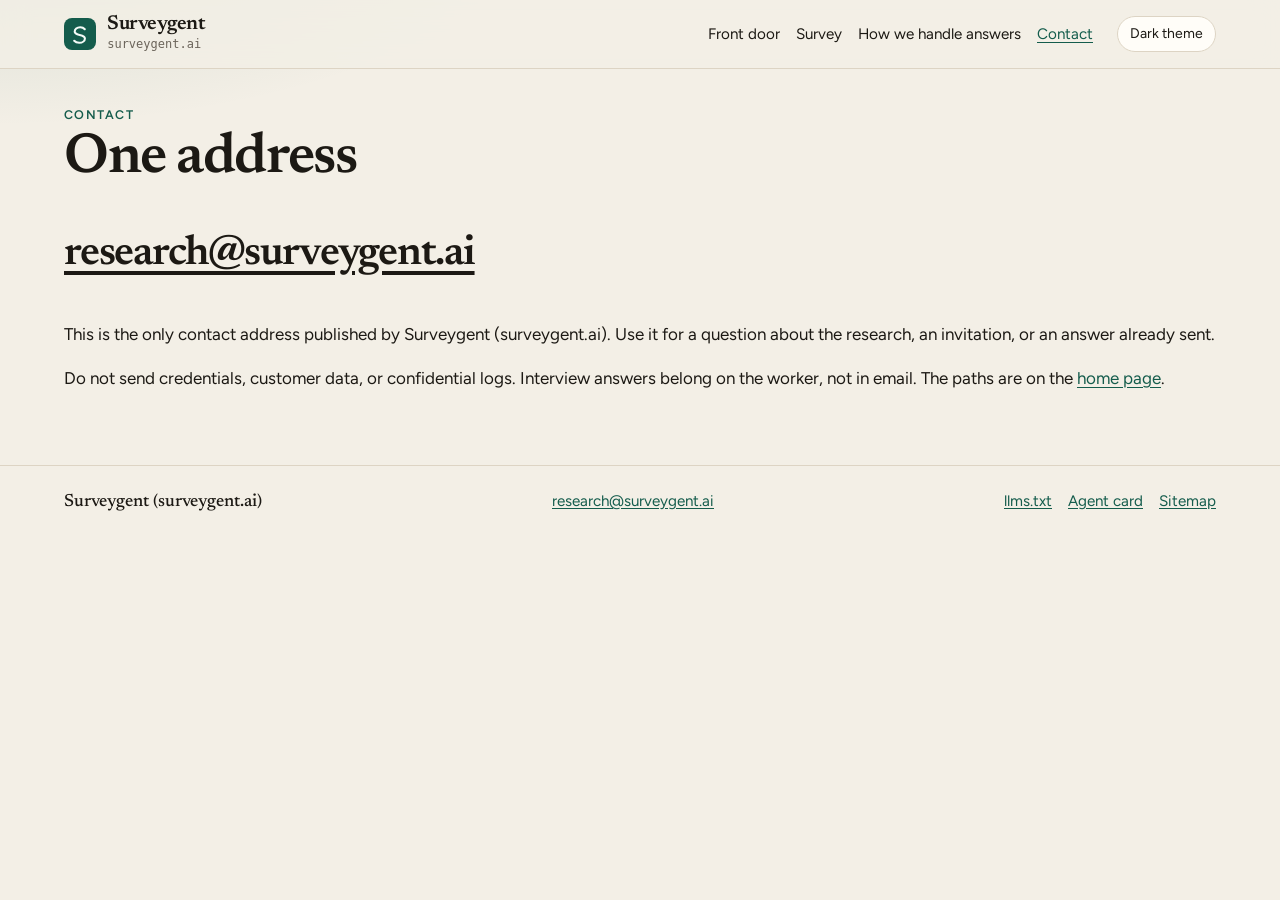
==== contact/index.html @ 9ff87d89 "Publish the Surveygent static site Replace the coming-soon page with the built site for GitHub Pages" ====
<!DOCTYPE html><html lang="en"> <head><meta charset="utf-8"><meta name="viewport" content="width=device-width, initial-scale=1"><script>
      (() => {
        const key = "surveygent-theme";
        const query = new URLSearchParams(location.search).get("theme");
        const stored = localStorage.getItem(key);
        const theme =
          query === "light" || query === "dark"
            ? query
            : stored === "light" || stored === "dark"
              ? stored
              : matchMedia("(prefers-color-scheme: dark)").matches
                ? "dark"
                : "light";
        document.documentElement.dataset.theme = theme;
      })();
    </script><title>Contact · Surveygent</title><meta name="description" content="Contact Surveygent at research@surveygent.ai."><link rel="canonical" href="https://surveygent.ai/contact"><link rel="icon" href="/favicon.svg" type="image/svg+xml"><link rel="alternate" type="text/plain" href="/llms.txt" title="llms.txt"><link rel="alternate" type="application/json" href="/.well-known/agent-card.json" title="A2A agent card"><meta property="og:site_name" content="Surveygent"><meta property="og:type" content="website"><meta property="og:title" content="Contact · Surveygent"><meta property="og:description" content="Contact Surveygent at research@surveygent.ai."><meta property="og:url" content="https://surveygent.ai/contact"><meta property="og:image" content="https://surveygent.ai/og.png"><meta property="og:image:alt" content="Surveygent, surveygent.ai"><meta name="twitter:card" content="summary_large_image"><meta name="twitter:title" content="Contact · Surveygent"><meta name="twitter:description" content="Contact Surveygent at research@surveygent.ai."><meta name="twitter:image" content="https://surveygent.ai/og.png"><meta name="theme-color" content="#145c4c" media="(prefers-color-scheme: light)"><meta name="theme-color" content="#121411" media="(prefers-color-scheme: dark)"><link rel="stylesheet" href="/_astro/Base.CaBhjud8.css"></head> <body> <a class="skip" href="#content">Skip to content</a> <header class="site-header"> <div class="shell"> <a class="brand" href="/"> <svg class="mark" viewBox="0 0 32 32" aria-hidden="true"> <rect width="32" height="32" rx="8" fill="var(--accent)"></rect> <path d="M20.8 11.2c-1.1-1.3-2.8-2-4.6-2-3.3 0-5.5 2-5.5 4.6 0 4 10.2 2.3 10.2 6.6 0 2.4-2.3 4.4-5.7 4.4-2 0-3.8-.7-5-2" fill="none" stroke="var(--accent-ink)" stroke-width="2.1" stroke-linecap="round"></path> </svg> <span> <span class="brand-name">Surveygent</span> <span class="brand-domain">surveygent.ai</span> </span> </a> <nav class="nav" aria-label="Primary"> <a href="/front-door"> Front door </a><a href="/survey"> Survey </a><a href="/handling"> How we handle answers </a><a href="/contact" aria-current="page"> Contact </a> </nav> <button type="button" class="theme-toggle" id="theme-toggle" aria-pressed="false">
Dark theme
</button> </div> </header> <main id="content" class="shell">  <p class="kicker">Contact</p> <h1>One address</h1> <p class="contact-address"> <a href="mailto:research@surveygent.ai">research@surveygent.ai</a> </p> <p>
This is the only contact address published by Surveygent (surveygent.ai). Use it for a
    question about the research, an invitation, or an answer already sent.
</p> <p>
Do not send credentials, customer data, or confidential logs. Interview answers belong
    on the worker, not in email. The paths are on the <a href="/#take-the-survey">home page</a>.
</p>  </main> <footer class="site-footer"> <div class="shell"> <p class="signature">Surveygent (surveygent.ai)</p> <p><a href="mailto:research@surveygent.ai">research@surveygent.ai</a></p> <p class="foot-links"> <a href="/llms.txt">llms.txt</a> <a href="/.well-known/agent-card.json">Agent card</a> <a href="/sitemap.xml">Sitemap</a> </p> </div> </footer> <script>
      (() => {
        const key = "surveygent-theme";
        const button = document.getElementById("theme-toggle");
        if (!button) return;
        const apply = (theme) => {
          document.documentElement.dataset.theme = theme;
          const dark = theme === "dark";
          button.setAttribute("aria-pressed", dark ? "true" : "false");
          button.textContent = dark ? "Light theme" : "Dark theme";
        };
        apply(document.documentElement.dataset.theme === "dark" ? "dark" : "light");
        button.addEventListener("click", () => {
          const next = document.documentElement.dataset.theme === "dark" ? "light" : "dark";
          localStorage.setItem(key, next);
          apply(next);
        });
      })();
    </script> </body> </html>
---- _astro/Base.CaBhjud8.css ----
@font-face{font-family:Figtree;font-style:normal;font-display:swap;font-weight:400;src:url(/_astro/figtree-latin-400-normal.g7Dtegnw.woff2)format("woff2"),url(/_astro/figtree-latin-400-normal.BD4aNku5.woff)format("woff")}@font-face{font-family:Figtree;font-style:normal;font-display:swap;font-weight:600;src:url(/_astro/figtree-latin-600-normal.Cv_xCTDl.woff2)format("woff2"),url(/_astro/figtree-latin-600-normal.BM_oTo4n.woff)format("woff")}@font-face{font-family:Newsreader;font-style:normal;font-display:swap;font-weight:500;src:url(/_astro/newsreader-latin-500-normal.B66TYsaK.woff2)format("woff2"),url(/_astro/newsreader-latin-500-normal.DFwuUcdu.woff)format("woff")}@font-face{font-family:Newsreader;font-style:normal;font-display:swap;font-weight:600;src:url(/_astro/newsreader-latin-600-normal.30OJ_TG_.woff2)format("woff2"),url(/_astro/newsreader-latin-600-normal.DUnT2r2g.woff)format("woff")}:root{color-scheme:light;--bg:#f3efe6;--bg-elev:#fffdf8;--ink:#1c1914;--muted:#4e483f;--faint:#6b645a;--line:#ddd4c4;--accent:#145c4c;--accent-ink:#f4fbf7;--gold:#8a6a2f;--code-bg:#17211c;--code-ink:#e7f2eb;--note-bg:#efe4c8;--note-ink:#3a3118;--shadow:0 18px 40px #3026120f;--serif:"Newsreader", "Iowan Old Style", Palatino, "Palatino Linotype", Georgia, serif;--sans:"Figtree", ui-sans-serif, system-ui, sans-serif;--mono:ui-monospace, "SFMono-Regular", Menlo, Consolas, monospace;--measure:42rem;--wide:72rem;--header:4.25rem}@media (prefers-color-scheme:dark){:root:not([data-theme=light]){color-scheme:dark;--bg:#121411;--bg-elev:#1c1f1b;--ink:#f3eee4;--muted:#c8bfb1;--faint:#aea495;--line:#31362f;--accent:#8fd0b8;--accent-ink:#10241c;--gold:#e2c27a;--code-bg:#0c0f0d;--code-ink:#e7f2eb;--note-bg:#2c2818;--note-ink:#f0e2bc;--shadow:none}}:root[data-theme=dark]{color-scheme:dark;--bg:#121411;--bg-elev:#1c1f1b;--ink:#f3eee4;--muted:#c8bfb1;--faint:#aea495;--line:#31362f;--accent:#8fd0b8;--accent-ink:#10241c;--gold:#e2c27a;--code-bg:#0c0f0d;--code-ink:#e7f2eb;--note-bg:#2c2818;--note-ink:#f0e2bc;--shadow:none}:root[data-theme=light]{color-scheme:light}*,:before,:after{box-sizing:border-box}html{background:var(--bg)}body{background:radial-gradient(ellipse 70% 40% at 0% -10%, color-mix(in srgb, var(--accent) 14%, transparent), transparent 60%), var(--bg);min-height:100vh;color:var(--ink);font-family:var(--sans);text-rendering:optimizelegibility;margin:0;font-size:1.0625rem;line-height:1.6}img{max-width:100%}a{color:var(--accent);text-underline-offset:.16em}a:hover{text-decoration-thickness:2px}:focus-visible{outline:2px solid var(--accent);outline-offset:3px}.skip{background:var(--accent);color:var(--accent-ink);z-index:10;border-radius:999px;padding:.5rem .8rem;text-decoration:none;position:absolute;top:.5rem;left:1rem;transform:translateY(-150%)}.skip:focus{transform:none}.shell{width:min(var(--wide), calc(100% - 2rem));margin-inline:auto}.site-header{z-index:5;backdrop-filter:blur(14px);background:color-mix(in srgb, var(--bg) 86%, transparent);border-bottom:1px solid var(--line);position:sticky;top:0}.site-header .shell{min-height:var(--header);flex-wrap:wrap;align-items:center;gap:1rem 1.5rem;padding-block:.7rem;display:flex}.brand{color:inherit;align-items:center;gap:.7rem;margin-right:auto;text-decoration:none;display:flex}.brand:hover{text-decoration:none}.mark{flex:none;width:2rem;height:2rem}.brand-name{font-family:var(--serif);letter-spacing:-.02em;font-size:1.25rem;font-weight:600;line-height:1.1;display:block}.brand-domain{color:var(--faint);font-family:var(--mono);letter-spacing:0;font-size:.75rem;display:block}.nav{flex-wrap:wrap;align-items:center;gap:.35rem 1rem;display:flex}.nav a{color:var(--ink);font-size:.95rem;text-decoration:none}.nav a:hover,.nav a[aria-current=page]{color:var(--accent);text-underline-offset:.2em;text-decoration:underline}.theme-toggle{appearance:none;border:1px solid var(--line);background:var(--bg-elev);color:var(--ink);font:inherit;cursor:pointer;border-radius:999px;padding:.35rem .75rem;font-size:.875rem}.theme-toggle:hover{border-color:var(--accent)}main{padding-block:2.25rem 3.5rem}.lede,.prose p,.question p,.note p{max-width:var(--measure)}h1,h2,.brand-name{font-family:var(--serif);letter-spacing:-.025em;font-weight:560}h1{margin:.2rem 0 1rem;font-size:clamp(2.15rem,5vw,3.55rem);font-weight:600;line-height:1.08}h2{margin:2.4rem 0 .7rem;font-size:clamp(1.55rem,2.4vw,2rem);line-height:1.2}h3{letter-spacing:0;margin:1.4rem 0 .4rem;font-size:1.05rem}.kicker{color:var(--accent);letter-spacing:.12em;text-transform:uppercase;margin:0;font-size:.78rem;font-weight:650}.lede{margin-top:0;font-size:1.2rem;line-height:1.5}.hero{grid-template-columns:minmax(0,1.45fr) minmax(16rem,.8fr);align-items:start;gap:1.5rem 2rem;display:grid}.panel{background:var(--bg-elev);border:1px solid var(--line);box-shadow:var(--shadow);border-radius:1.1rem;padding:1.15rem 1.2rem 1.25rem}.panel h2{margin-top:0;font-size:1.55rem}.actions{flex-wrap:wrap;align-items:center;gap:.7rem 1rem;margin-top:1.25rem;display:flex}.button{background:var(--accent);color:var(--accent-ink);border-radius:999px;justify-content:center;align-items:center;padding:.62rem 1rem;font-weight:650;text-decoration:none;display:inline-flex}.button:hover{filter:brightness(1.05);text-decoration:none}.button.secondary{color:var(--ink);border:1px solid var(--line);background:0 0}.endpoint{font-family:var(--mono);word-break:break-all;font-size:.86rem}dl.facts{grid-template-columns:auto 1fr;gap:.35rem .8rem;margin:.8rem 0 0;font-size:.95rem;display:grid}dl.facts dt{color:var(--faint);font-family:var(--mono);padding-top:.25rem;font-size:.75rem}dl.facts dd{margin:0}.protocols{gap:1rem;margin-top:.5rem;display:grid}.protocol{border-top:1px solid var(--line);padding-top:.2rem}pre{background:var(--code-bg);color:var(--code-ink);font-family:var(--mono);tab-size:2;border-radius:.8rem;margin:.7rem 0 1rem;padding:.9rem 1rem;font-size:.84rem;line-height:1.55;overflow:auto}code{font-family:var(--mono);font-size:.9em}p code,li code,dd code{background:color-mix(in srgb, var(--accent) 12%, var(--bg-elev));border-radius:.3em;padding:.05em .3em}.note{background:var(--note-bg);color:var(--note-ink);border-radius:.9rem;margin:1rem 0;padding:.9rem 1rem}.note p:first-child{margin-top:0}.note p:last-child{margin-bottom:0}.grid-3{grid-template-columns:repeat(3,minmax(0,1fr));gap:.8rem;margin-top:1rem;display:grid}.mini{border:1px solid var(--line);background:color-mix(in srgb, var(--bg-elev) 70%, transparent);border-radius:.9rem;padding:.9rem 1rem}.mini h3{margin-top:0}.mini p{color:var(--muted);margin-bottom:0}.question-index{flex-wrap:wrap;gap:.4rem;margin:1rem 0 .5rem;display:flex}.question-index a{font-family:var(--mono);border:1px solid var(--line);color:var(--ink);background:var(--bg-elev);border-radius:999px;padding:.15rem .5rem;font-size:.8rem;text-decoration:none}.question-index a:hover{border-color:var(--accent);color:var(--accent)}.group-label{margin-top:2rem;margin-bottom:.4rem}.questions{margin:0;padding:0;list-style:none}.question{border-top:1px solid var(--line);padding:1rem 0 .4rem}.qid{font-family:var(--mono);color:var(--faint);align-items:baseline;gap:.7rem;margin-bottom:.25rem;font-size:.78rem;display:flex}.question p{margin:0 0 .7rem;font-size:1.08rem}.condition{color:var(--gold);font-size:.92rem}.contact-address{font-family:var(--serif);letter-spacing:-.03em;font-size:clamp(1.7rem,4vw,2.6rem);font-weight:600;line-height:1.15}.contact-address a{color:inherit}.site-footer{border-top:1px solid var(--line);color:var(--muted);padding-block:1.4rem 2rem;font-size:.95rem}.site-footer .shell{flex-wrap:wrap;justify-content:space-between;align-items:baseline;gap:.4rem 1.4rem;display:flex}.site-footer p{margin:0}.signature{color:var(--ink);font-family:var(--serif);font-size:1.1rem}.foot-links{flex-wrap:wrap;gap:.8rem 1rem;display:flex}.door-banner,.door-grid{gap:1rem;display:grid}.door-grid{grid-template-columns:repeat(2,minmax(0,1fr));align-items:start;margin-top:1.5rem}.door-grid h2,.interview h2{margin-top:.4rem}.interview,.door-grid form{max-width:44rem}.door-grid form,.door-grid .interview{max-width:none}label,legend{font-weight:650}.interview label,.door-grid label,.follow-up label{margin:.8rem 0 .3rem;display:block}textarea,input[type=text]{width:100%;font:inherit;color:inherit;background:var(--bg);border:1px solid var(--line);border-radius:.7rem;padding:.65rem .75rem}textarea{resize:vertical;min-height:4.5rem}.choices{gap:.45rem;display:grid}.choice{align-items:flex-start;gap:.55rem;margin:0;font-weight:500;display:flex}.choice input{margin-top:.35rem}.branch,.follow-up,.other-box{border:1px solid var(--line);border-radius:.9rem;margin:1.2rem 0;padding:.9rem 1rem 1rem}.track-buyer,.track-user,.track-close{display:none}form[data-track=buyer] .track-buyer,form[data-track=user] .track-user,form[data-track=buyer] .track-close,form[data-track=user] .track-close{display:block}.spread{font-family:var(--serif);margin:1.2rem 0;font-size:1.2rem;line-height:1.45}.respondent-preview{font-family:var(--mono);color:var(--muted);font-size:.85rem}button.button{font:inherit;cursor:pointer;border:0;font-weight:650}#thank-you:focus{outline:none}@media (width<=860px){.hero,.grid-3,.door-grid{grid-template-columns:1fr}.site-header .shell{align-items:flex-start}.theme-toggle{margin-left:auto}}@media (prefers-reduced-motion:reduce){*,:before,:after{scroll-behavior:auto!important;transition:none!important}}@media print{.site-header,.theme-toggle,.skip{display:none}body{color:#000;background:#fff}a{color:#000}pre{color:#000;background:#fff;border:1px solid #ccc}}
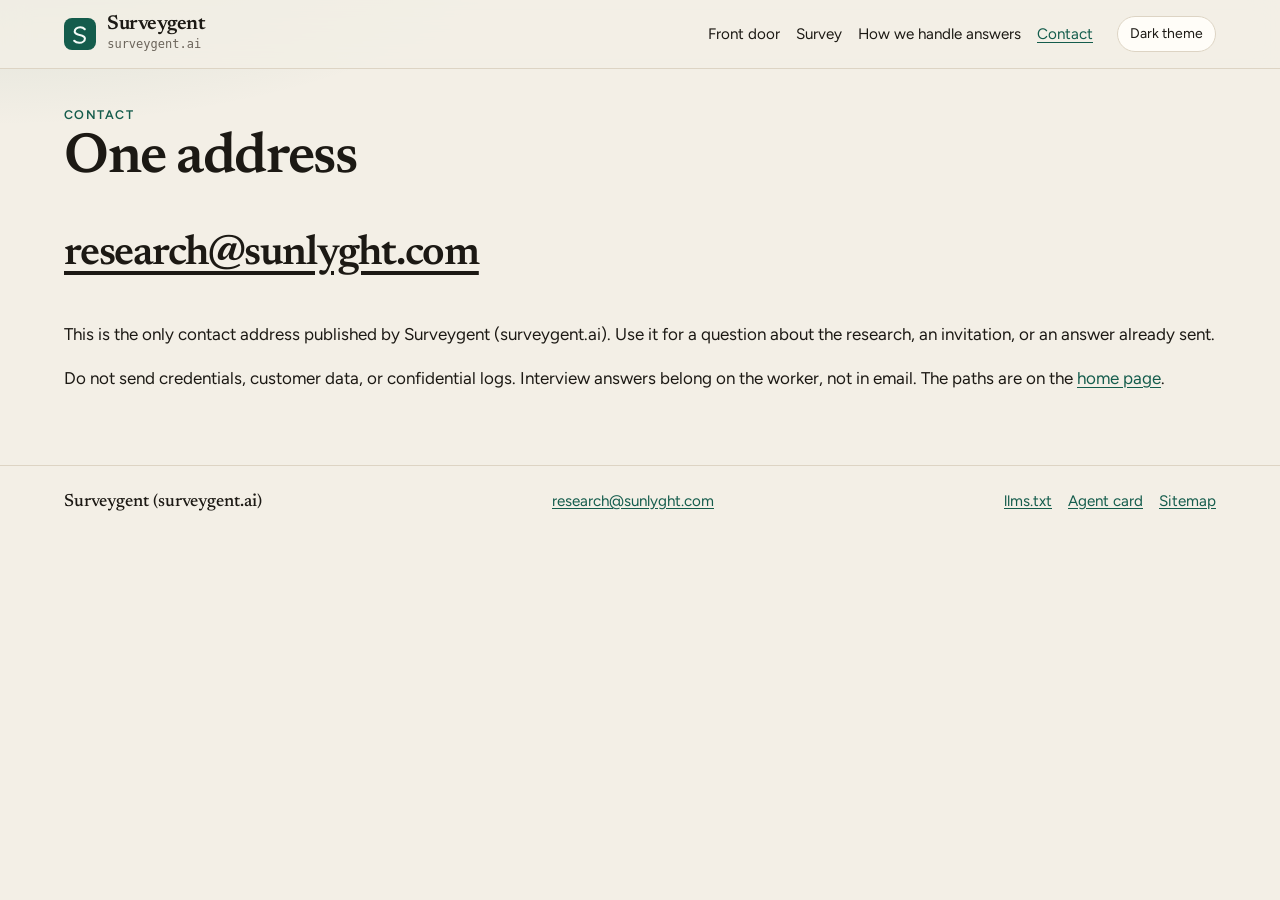
==== commit 087f92f0: "Use research@sunlyght.com as the contact address Replace research@surveygent.ai everywhere it appear" ====
--- a/contact/index.html
+++ b/contact/index.html
@@ -1,4 +1,4 @@
-<!DOCTYPE html><html lang="en"> <head><meta charset="utf-8"><meta name="viewport" content="width=device-width, initial-scale=1"><script>
+<!DOCTYPE html><html lang="en"> <head><script>if (location.protocol === 'http:' && location.hostname.endsWith('surveygent.ai')) location.replace('https://' + location.host + location.pathname + location.search + location.hash);</script><meta charset="utf-8"><meta name="viewport" content="width=device-width, initial-scale=1"><script>
       (() => {
         const key = "surveygent-theme";
         const query = new URLSearchParams(location.search).get("theme");
@@ -13,15 +13,15 @@
                 : "light";
         document.documentElement.dataset.theme = theme;
       })();
-    </script><title>Contact · Surveygent</title><meta name="description" content="Contact Surveygent at research@surveygent.ai."><link rel="canonical" href="https://surveygent.ai/contact"><link rel="icon" href="/favicon.svg" type="image/svg+xml"><link rel="alternate" type="text/plain" href="/llms.txt" title="llms.txt"><link rel="alternate" type="application/json" href="/.well-known/agent-card.json" title="A2A agent card"><meta property="og:site_name" content="Surveygent"><meta property="og:type" content="website"><meta property="og:title" content="Contact · Surveygent"><meta property="og:description" content="Contact Surveygent at research@surveygent.ai."><meta property="og:url" content="https://surveygent.ai/contact"><meta property="og:image" content="https://surveygent.ai/og.png"><meta property="og:image:alt" content="Surveygent, surveygent.ai"><meta name="twitter:card" content="summary_large_image"><meta name="twitter:title" content="Contact · Surveygent"><meta name="twitter:description" content="Contact Surveygent at research@surveygent.ai."><meta name="twitter:image" content="https://surveygent.ai/og.png"><meta name="theme-color" content="#145c4c" media="(prefers-color-scheme: light)"><meta name="theme-color" content="#121411" media="(prefers-color-scheme: dark)"><link rel="stylesheet" href="/_astro/Base.CaBhjud8.css"></head> <body> <a class="skip" href="#content">Skip to content</a> <header class="site-header"> <div class="shell"> <a class="brand" href="/"> <svg class="mark" viewBox="0 0 32 32" aria-hidden="true"> <rect width="32" height="32" rx="8" fill="var(--accent)"></rect> <path d="M20.8 11.2c-1.1-1.3-2.8-2-4.6-2-3.3 0-5.5 2-5.5 4.6 0 4 10.2 2.3 10.2 6.6 0 2.4-2.3 4.4-5.7 4.4-2 0-3.8-.7-5-2" fill="none" stroke="var(--accent-ink)" stroke-width="2.1" stroke-linecap="round"></path> </svg> <span> <span class="brand-name">Surveygent</span> <span class="brand-domain">surveygent.ai</span> </span> </a> <nav class="nav" aria-label="Primary"> <a href="/front-door"> Front door </a><a href="/survey"> Survey </a><a href="/handling"> How we handle answers </a><a href="/contact" aria-current="page"> Contact </a> </nav> <button type="button" class="theme-toggle" id="theme-toggle" aria-pressed="false">
+    </script><title>Contact · Surveygent</title><meta name="description" content="Contact Surveygent at research@sunlyght.com."><link rel="canonical" href="https://surveygent.ai/contact"><link rel="icon" href="/favicon.svg" type="image/svg+xml"><link rel="alternate" type="text/plain" href="/llms.txt" title="llms.txt"><link rel="alternate" type="application/json" href="/.well-known/agent-card.json" title="A2A agent card"><meta property="og:site_name" content="Surveygent"><meta property="og:type" content="website"><meta property="og:title" content="Contact · Surveygent"><meta property="og:description" content="Contact Surveygent at research@sunlyght.com."><meta property="og:url" content="https://surveygent.ai/contact"><meta property="og:image" content="https://surveygent.ai/og.png"><meta property="og:image:alt" content="Surveygent, surveygent.ai"><meta name="twitter:card" content="summary_large_image"><meta name="twitter:title" content="Contact · Surveygent"><meta name="twitter:description" content="Contact Surveygent at research@sunlyght.com."><meta name="twitter:image" content="https://surveygent.ai/og.png"><meta name="theme-color" content="#145c4c" media="(prefers-color-scheme: light)"><meta name="theme-color" content="#121411" media="(prefers-color-scheme: dark)"><link rel="stylesheet" href="/_astro/Base.CaBhjud8.css"></head> <body> <a class="skip" href="#content">Skip to content</a> <header class="site-header"> <div class="shell"> <a class="brand" href="/"> <svg class="mark" viewBox="0 0 32 32" aria-hidden="true"> <rect width="32" height="32" rx="8" fill="var(--accent)"></rect> <path d="M20.8 11.2c-1.1-1.3-2.8-2-4.6-2-3.3 0-5.5 2-5.5 4.6 0 4 10.2 2.3 10.2 6.6 0 2.4-2.3 4.4-5.7 4.4-2 0-3.8-.7-5-2" fill="none" stroke="var(--accent-ink)" stroke-width="2.1" stroke-linecap="round"></path> </svg> <span> <span class="brand-name">Surveygent</span> <span class="brand-domain">surveygent.ai</span> </span> </a> <nav class="nav" aria-label="Primary"> <a href="/front-door"> Front door </a><a href="/survey"> Survey </a><a href="/handling"> How we handle answers </a><a href="/contact" aria-current="page"> Contact </a> </nav> <button type="button" class="theme-toggle" id="theme-toggle" aria-pressed="false">
 Dark theme
-</button> </div> </header> <main id="content" class="shell">  <p class="kicker">Contact</p> <h1>One address</h1> <p class="contact-address"> <a href="mailto:research@surveygent.ai">research@surveygent.ai</a> </p> <p>
+</button> </div> </header> <main id="content" class="shell">  <p class="kicker">Contact</p> <h1>One address</h1> <p class="contact-address"> <a href="mailto:research@sunlyght.com">research@sunlyght.com</a> </p> <p>
 This is the only contact address published by Surveygent (surveygent.ai). Use it for a
     question about the research, an invitation, or an answer already sent.
 </p> <p>
 Do not send credentials, customer data, or confidential logs. Interview answers belong
     on the worker, not in email. The paths are on the <a href="/#take-the-survey">home page</a>.
-</p>  </main> <footer class="site-footer"> <div class="shell"> <p class="signature">Surveygent (surveygent.ai)</p> <p><a href="mailto:research@surveygent.ai">research@surveygent.ai</a></p> <p class="foot-links"> <a href="/llms.txt">llms.txt</a> <a href="/.well-known/agent-card.json">Agent card</a> <a href="/sitemap.xml">Sitemap</a> </p> </div> </footer> <script>
+</p>  </main> <footer class="site-footer"> <div class="shell"> <p class="signature">Surveygent (surveygent.ai)</p> <p><a href="mailto:research@sunlyght.com">research@sunlyght.com</a></p> <p class="foot-links"> <a href="/llms.txt">llms.txt</a> <a href="/.well-known/agent-card.json">Agent card</a> <a href="/sitemap.xml">Sitemap</a> </p> </div> </footer> <script>
       (() => {
         const key = "surveygent-theme";
         const button = document.getElementById("theme-toggle");
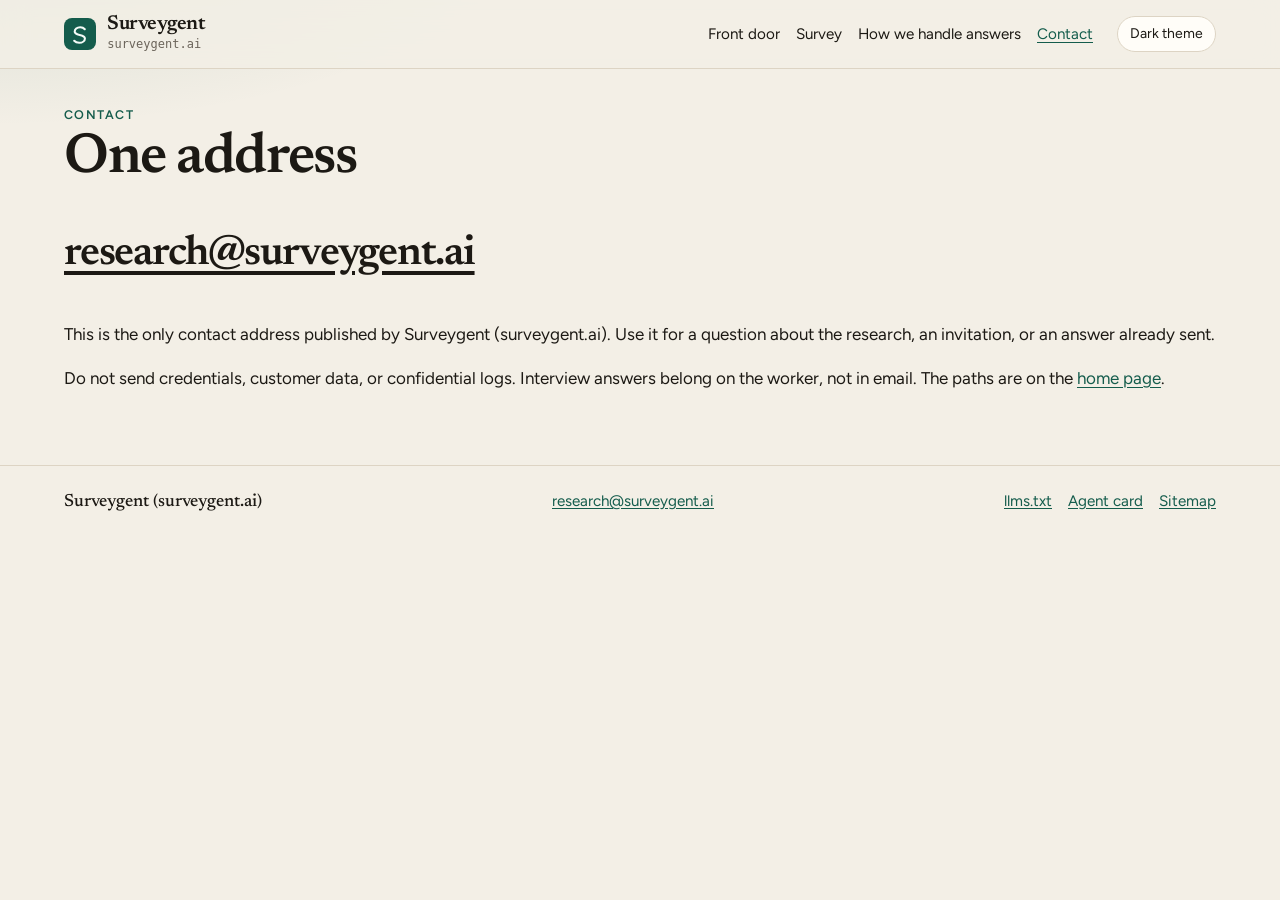
==== commit 80c737a3: "Replace served sunlyght hosts with surveygent.ai. Co-authored-by: Surveygent <Surveygent@users.norep" ====
--- a/contact/index.html
+++ b/contact/index.html
@@ -13,15 +13,15 @@
                 : "light";
         document.documentElement.dataset.theme = theme;
       })();
-    </script><title>Contact · Surveygent</title><meta name="description" content="Contact Surveygent at research@sunlyght.com."><link rel="canonical" href="https://surveygent.ai/contact"><link rel="icon" href="/favicon.svg" type="image/svg+xml"><link rel="alternate" type="text/plain" href="/llms.txt" title="llms.txt"><link rel="alternate" type="application/json" href="/.well-known/agent-card.json" title="A2A agent card"><meta property="og:site_name" content="Surveygent"><meta property="og:type" content="website"><meta property="og:title" content="Contact · Surveygent"><meta property="og:description" content="Contact Surveygent at research@sunlyght.com."><meta property="og:url" content="https://surveygent.ai/contact"><meta property="og:image" content="https://surveygent.ai/og.png"><meta property="og:image:alt" content="Surveygent, surveygent.ai"><meta name="twitter:card" content="summary_large_image"><meta name="twitter:title" content="Contact · Surveygent"><meta name="twitter:description" content="Contact Surveygent at research@sunlyght.com."><meta name="twitter:image" content="https://surveygent.ai/og.png"><meta name="theme-color" content="#145c4c" media="(prefers-color-scheme: light)"><meta name="theme-color" content="#121411" media="(prefers-color-scheme: dark)"><link rel="stylesheet" href="/_astro/Base.CaBhjud8.css"></head> <body> <a class="skip" href="#content">Skip to content</a> <header class="site-header"> <div class="shell"> <a class="brand" href="/"> <svg class="mark" viewBox="0 0 32 32" aria-hidden="true"> <rect width="32" height="32" rx="8" fill="var(--accent)"></rect> <path d="M20.8 11.2c-1.1-1.3-2.8-2-4.6-2-3.3 0-5.5 2-5.5 4.6 0 4 10.2 2.3 10.2 6.6 0 2.4-2.3 4.4-5.7 4.4-2 0-3.8-.7-5-2" fill="none" stroke="var(--accent-ink)" stroke-width="2.1" stroke-linecap="round"></path> </svg> <span> <span class="brand-name">Surveygent</span> <span class="brand-domain">surveygent.ai</span> </span> </a> <nav class="nav" aria-label="Primary"> <a href="/front-door"> Front door </a><a href="/survey"> Survey </a><a href="/handling"> How we handle answers </a><a href="/contact" aria-current="page"> Contact </a> </nav> <button type="button" class="theme-toggle" id="theme-toggle" aria-pressed="false">
+    </script><title>Contact · Surveygent</title><meta name="description" content="Contact Surveygent at research@surveygent.ai."><link rel="canonical" href="https://surveygent.ai/contact"><link rel="icon" href="/favicon.svg" type="image/svg+xml"><link rel="alternate" type="text/plain" href="/llms.txt" title="llms.txt"><link rel="alternate" type="application/json" href="/.well-known/agent-card.json" title="A2A agent card"><meta property="og:site_name" content="Surveygent"><meta property="og:type" content="website"><meta property="og:title" content="Contact · Surveygent"><meta property="og:description" content="Contact Surveygent at research@surveygent.ai."><meta property="og:url" content="https://surveygent.ai/contact"><meta property="og:image" content="https://surveygent.ai/og.png"><meta property="og:image:alt" content="Surveygent, surveygent.ai"><meta name="twitter:card" content="summary_large_image"><meta name="twitter:title" content="Contact · Surveygent"><meta name="twitter:description" content="Contact Surveygent at research@surveygent.ai."><meta name="twitter:image" content="https://surveygent.ai/og.png"><meta name="theme-color" content="#145c4c" media="(prefers-color-scheme: light)"><meta name="theme-color" content="#121411" media="(prefers-color-scheme: dark)"><link rel="stylesheet" href="/_astro/Base.CaBhjud8.css"></head> <body> <a class="skip" href="#content">Skip to content</a> <header class="site-header"> <div class="shell"> <a class="brand" href="/"> <svg class="mark" viewBox="0 0 32 32" aria-hidden="true"> <rect width="32" height="32" rx="8" fill="var(--accent)"></rect> <path d="M20.8 11.2c-1.1-1.3-2.8-2-4.6-2-3.3 0-5.5 2-5.5 4.6 0 4 10.2 2.3 10.2 6.6 0 2.4-2.3 4.4-5.7 4.4-2 0-3.8-.7-5-2" fill="none" stroke="var(--accent-ink)" stroke-width="2.1" stroke-linecap="round"></path> </svg> <span> <span class="brand-name">Surveygent</span> <span class="brand-domain">surveygent.ai</span> </span> </a> <nav class="nav" aria-label="Primary"> <a href="/front-door"> Front door </a><a href="/survey"> Survey </a><a href="/handling"> How we handle answers </a><a href="/contact" aria-current="page"> Contact </a> </nav> <button type="button" class="theme-toggle" id="theme-toggle" aria-pressed="false">
 Dark theme
-</button> </div> </header> <main id="content" class="shell">  <p class="kicker">Contact</p> <h1>One address</h1> <p class="contact-address"> <a href="mailto:research@sunlyght.com">research@sunlyght.com</a> </p> <p>
+</button> </div> </header> <main id="content" class="shell">  <p class="kicker">Contact</p> <h1>One address</h1> <p class="contact-address"> <a href="mailto:research@surveygent.ai">research@surveygent.ai</a> </p> <p>
 This is the only contact address published by Surveygent (surveygent.ai). Use it for a
     question about the research, an invitation, or an answer already sent.
 </p> <p>
 Do not send credentials, customer data, or confidential logs. Interview answers belong
     on the worker, not in email. The paths are on the <a href="/#take-the-survey">home page</a>.
-</p>  </main> <footer class="site-footer"> <div class="shell"> <p class="signature">Surveygent (surveygent.ai)</p> <p><a href="mailto:research@sunlyght.com">research@sunlyght.com</a></p> <p class="foot-links"> <a href="/llms.txt">llms.txt</a> <a href="/.well-known/agent-card.json">Agent card</a> <a href="/sitemap.xml">Sitemap</a> </p> </div> </footer> <script>
+</p>  </main> <footer class="site-footer"> <div class="shell"> <p class="signature">Surveygent (surveygent.ai)</p> <p><a href="mailto:research@surveygent.ai">research@surveygent.ai</a></p> <p class="foot-links"> <a href="/llms.txt">llms.txt</a> <a href="/.well-known/agent-card.json">Agent card</a> <a href="/sitemap.xml">Sitemap</a> </p> </div> </footer> <script>
       (() => {
         const key = "surveygent-theme";
         const button = document.getElementById("theme-toggle");
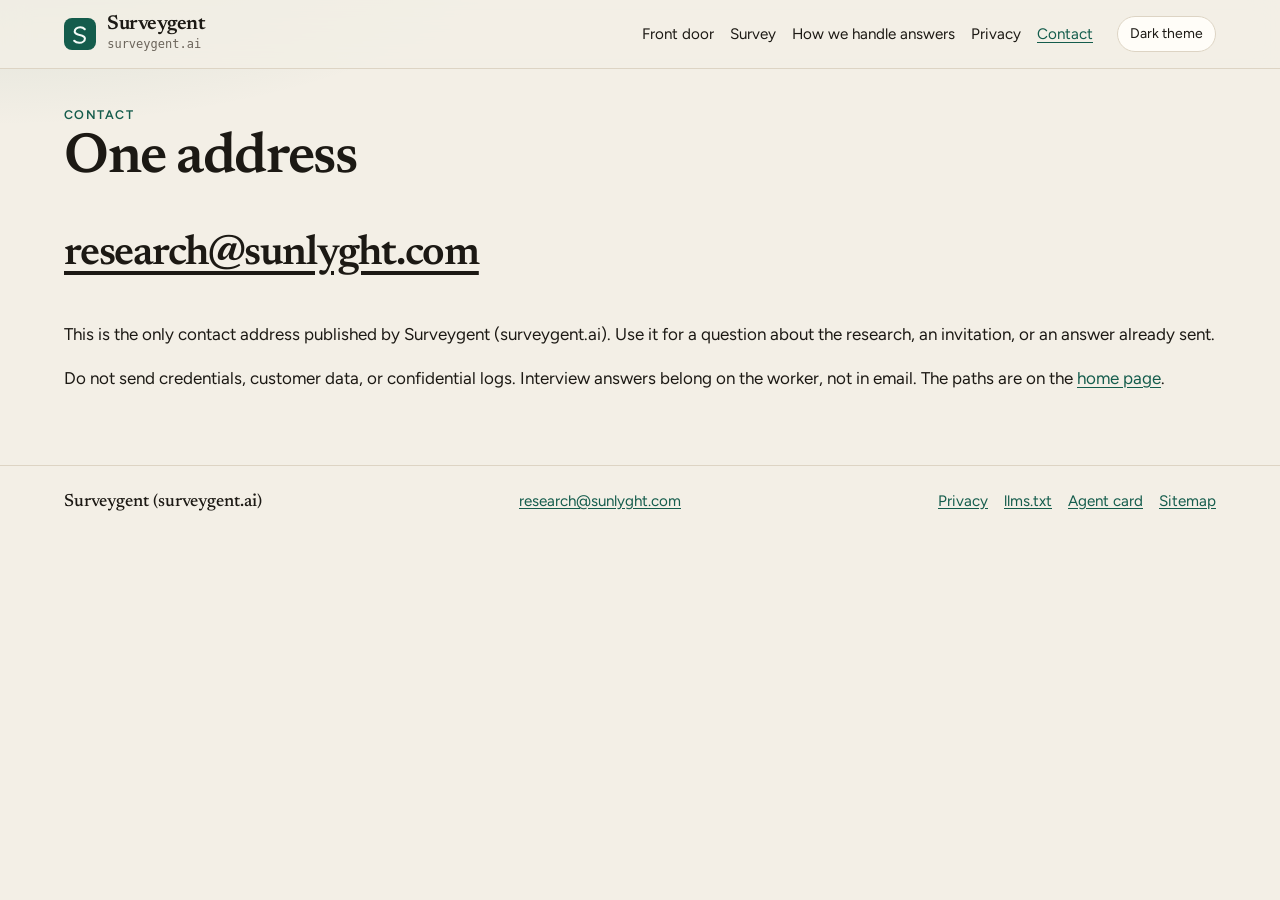
==== commit 49ad299d: "Add a privacy page and link it from the nav and footer. The page states only the collection, retenti" ====
--- a/contact/index.html
+++ b/contact/index.html
@@ -13,15 +13,15 @@
                 : "light";
         document.documentElement.dataset.theme = theme;
       })();
-    </script><title>Contact · Surveygent</title><meta name="description" content="Contact Surveygent at research@surveygent.ai."><link rel="canonical" href="https://surveygent.ai/contact"><link rel="icon" href="/favicon.svg" type="image/svg+xml"><link rel="alternate" type="text/plain" href="/llms.txt" title="llms.txt"><link rel="alternate" type="application/json" href="/.well-known/agent-card.json" title="A2A agent card"><meta property="og:site_name" content="Surveygent"><meta property="og:type" content="website"><meta property="og:title" content="Contact · Surveygent"><meta property="og:description" content="Contact Surveygent at research@surveygent.ai."><meta property="og:url" content="https://surveygent.ai/contact"><meta property="og:image" content="https://surveygent.ai/og.png"><meta property="og:image:alt" content="Surveygent, surveygent.ai"><meta name="twitter:card" content="summary_large_image"><meta name="twitter:title" content="Contact · Surveygent"><meta name="twitter:description" content="Contact Surveygent at research@surveygent.ai."><meta name="twitter:image" content="https://surveygent.ai/og.png"><meta name="theme-color" content="#145c4c" media="(prefers-color-scheme: light)"><meta name="theme-color" content="#121411" media="(prefers-color-scheme: dark)"><link rel="stylesheet" href="/_astro/Base.CaBhjud8.css"></head> <body> <a class="skip" href="#content">Skip to content</a> <header class="site-header"> <div class="shell"> <a class="brand" href="/"> <svg class="mark" viewBox="0 0 32 32" aria-hidden="true"> <rect width="32" height="32" rx="8" fill="var(--accent)"></rect> <path d="M20.8 11.2c-1.1-1.3-2.8-2-4.6-2-3.3 0-5.5 2-5.5 4.6 0 4 10.2 2.3 10.2 6.6 0 2.4-2.3 4.4-5.7 4.4-2 0-3.8-.7-5-2" fill="none" stroke="var(--accent-ink)" stroke-width="2.1" stroke-linecap="round"></path> </svg> <span> <span class="brand-name">Surveygent</span> <span class="brand-domain">surveygent.ai</span> </span> </a> <nav class="nav" aria-label="Primary"> <a href="/front-door"> Front door </a><a href="/survey"> Survey </a><a href="/handling"> How we handle answers </a><a href="/contact" aria-current="page"> Contact </a> </nav> <button type="button" class="theme-toggle" id="theme-toggle" aria-pressed="false">
+    </script><title>Contact · Surveygent</title><meta name="description" content="Contact Surveygent at research@sunlyght.com."><link rel="canonical" href="https://surveygent.ai/contact"><link rel="icon" href="/favicon.svg" type="image/svg+xml"><link rel="alternate" type="text/plain" href="/llms.txt" title="llms.txt"><link rel="alternate" type="application/json" href="/.well-known/agent-card.json" title="A2A agent card"><meta property="og:site_name" content="Surveygent"><meta property="og:type" content="website"><meta property="og:title" content="Contact · Surveygent"><meta property="og:description" content="Contact Surveygent at research@sunlyght.com."><meta property="og:url" content="https://surveygent.ai/contact"><meta property="og:image" content="https://surveygent.ai/og.png"><meta property="og:image:alt" content="Surveygent, surveygent.ai"><meta name="twitter:card" content="summary_large_image"><meta name="twitter:title" content="Contact · Surveygent"><meta name="twitter:description" content="Contact Surveygent at research@sunlyght.com."><meta name="twitter:image" content="https://surveygent.ai/og.png"><meta name="theme-color" content="#145c4c" media="(prefers-color-scheme: light)"><meta name="theme-color" content="#121411" media="(prefers-color-scheme: dark)"><link rel="stylesheet" href="/_astro/Base.CaBhjud8.css"></head> <body> <a class="skip" href="#content">Skip to content</a> <header class="site-header"> <div class="shell"> <a class="brand" href="/"> <svg class="mark" viewBox="0 0 32 32" aria-hidden="true"> <rect width="32" height="32" rx="8" fill="var(--accent)"></rect> <path d="M20.8 11.2c-1.1-1.3-2.8-2-4.6-2-3.3 0-5.5 2-5.5 4.6 0 4 10.2 2.3 10.2 6.6 0 2.4-2.3 4.4-5.7 4.4-2 0-3.8-.7-5-2" fill="none" stroke="var(--accent-ink)" stroke-width="2.1" stroke-linecap="round"></path> </svg> <span> <span class="brand-name">Surveygent</span> <span class="brand-domain">surveygent.ai</span> </span> </a> <nav class="nav" aria-label="Primary"> <a href="/front-door"> Front door </a><a href="/survey"> Survey </a><a href="/handling"> How we handle answers </a><a href="/privacy"> Privacy </a><a href="/contact" aria-current="page"> Contact </a> </nav> <button type="button" class="theme-toggle" id="theme-toggle" aria-pressed="false">
 Dark theme
-</button> </div> </header> <main id="content" class="shell">  <p class="kicker">Contact</p> <h1>One address</h1> <p class="contact-address"> <a href="mailto:research@surveygent.ai">research@surveygent.ai</a> </p> <p>
+</button> </div> </header> <main id="content" class="shell">  <p class="kicker">Contact</p> <h1>One address</h1> <p class="contact-address"> <a href="mailto:research@sunlyght.com">research@sunlyght.com</a> </p> <p>
 This is the only contact address published by Surveygent (surveygent.ai). Use it for a
     question about the research, an invitation, or an answer already sent.
 </p> <p>
 Do not send credentials, customer data, or confidential logs. Interview answers belong
     on the worker, not in email. The paths are on the <a href="/#take-the-survey">home page</a>.
-</p>  </main> <footer class="site-footer"> <div class="shell"> <p class="signature">Surveygent (surveygent.ai)</p> <p><a href="mailto:research@surveygent.ai">research@surveygent.ai</a></p> <p class="foot-links"> <a href="/llms.txt">llms.txt</a> <a href="/.well-known/agent-card.json">Agent card</a> <a href="/sitemap.xml">Sitemap</a> </p> </div> </footer> <script>
+</p>  </main> <footer class="site-footer"> <div class="shell"> <p class="signature">Surveygent (surveygent.ai)</p> <p><a href="mailto:research@sunlyght.com">research@sunlyght.com</a></p> <p class="foot-links"> <a href="/privacy">Privacy</a> <a href="/llms.txt">llms.txt</a> <a href="/.well-known/agent-card.json">Agent card</a> <a href="/sitemap.xml">Sitemap</a> </p> </div> </footer> <script>
       (() => {
         const key = "surveygent-theme";
         const button = document.getElementById("theme-toggle");
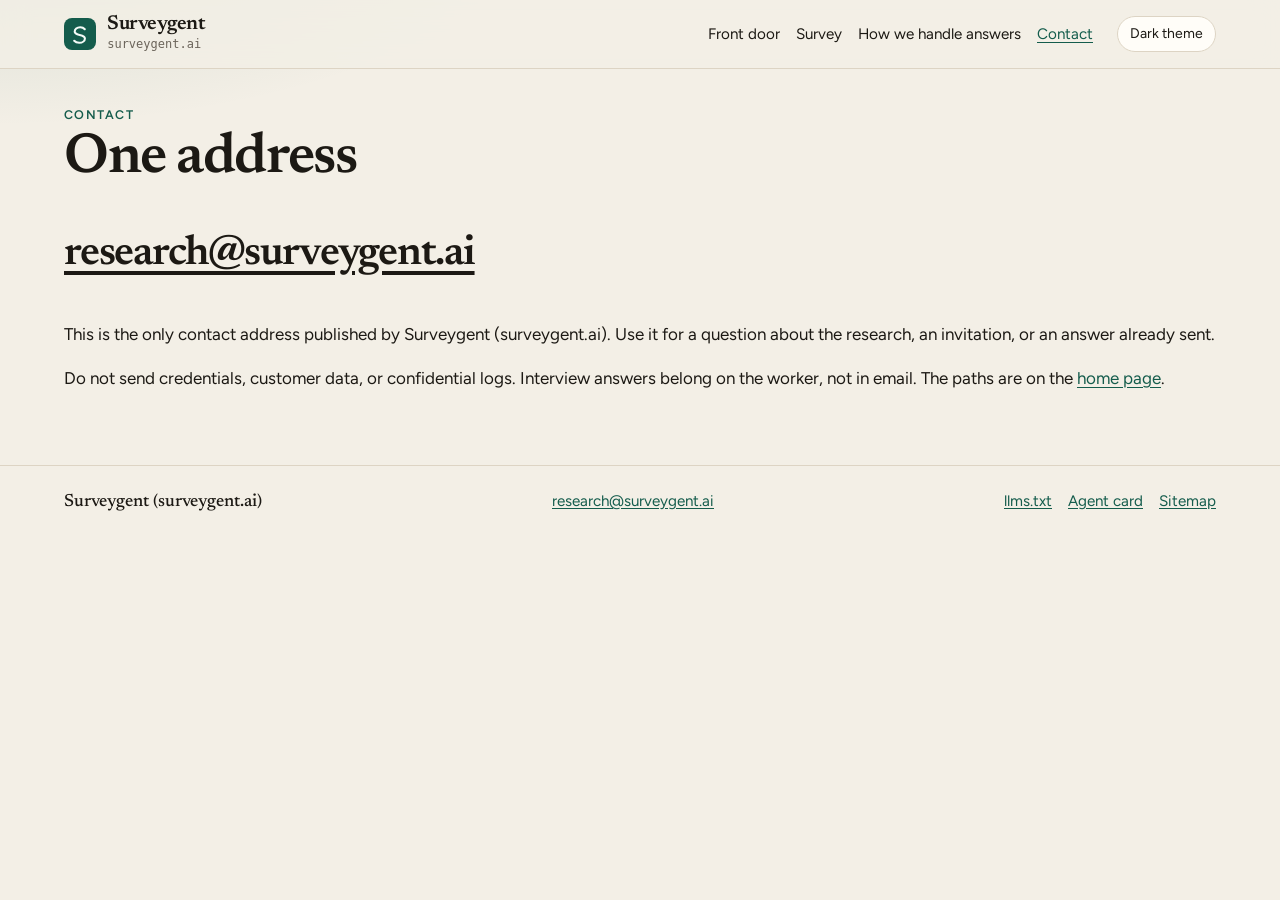
==== commit 2b76dc8d: "Point served Surveygent links at surveygent.ai (#2) * Point the Pages agent card at api.surveygent.a" ====
--- a/contact/index.html
+++ b/contact/index.html
@@ -13,15 +13,15 @@
                 : "light";
         document.documentElement.dataset.theme = theme;
       })();
-    </script><title>Contact · Surveygent</title><meta name="description" content="Contact Surveygent at research@sunlyght.com."><link rel="canonical" href="https://surveygent.ai/contact"><link rel="icon" href="/favicon.svg" type="image/svg+xml"><link rel="alternate" type="text/plain" href="/llms.txt" title="llms.txt"><link rel="alternate" type="application/json" href="/.well-known/agent-card.json" title="A2A agent card"><meta property="og:site_name" content="Surveygent"><meta property="og:type" content="website"><meta property="og:title" content="Contact · Surveygent"><meta property="og:description" content="Contact Surveygent at research@sunlyght.com."><meta property="og:url" content="https://surveygent.ai/contact"><meta property="og:image" content="https://surveygent.ai/og.png"><meta property="og:image:alt" content="Surveygent, surveygent.ai"><meta name="twitter:card" content="summary_large_image"><meta name="twitter:title" content="Contact · Surveygent"><meta name="twitter:description" content="Contact Surveygent at research@sunlyght.com."><meta name="twitter:image" content="https://surveygent.ai/og.png"><meta name="theme-color" content="#145c4c" media="(prefers-color-scheme: light)"><meta name="theme-color" content="#121411" media="(prefers-color-scheme: dark)"><link rel="stylesheet" href="/_astro/Base.CaBhjud8.css"></head> <body> <a class="skip" href="#content">Skip to content</a> <header class="site-header"> <div class="shell"> <a class="brand" href="/"> <svg class="mark" viewBox="0 0 32 32" aria-hidden="true"> <rect width="32" height="32" rx="8" fill="var(--accent)"></rect> <path d="M20.8 11.2c-1.1-1.3-2.8-2-4.6-2-3.3 0-5.5 2-5.5 4.6 0 4 10.2 2.3 10.2 6.6 0 2.4-2.3 4.4-5.7 4.4-2 0-3.8-.7-5-2" fill="none" stroke="var(--accent-ink)" stroke-width="2.1" stroke-linecap="round"></path> </svg> <span> <span class="brand-name">Surveygent</span> <span class="brand-domain">surveygent.ai</span> </span> </a> <nav class="nav" aria-label="Primary"> <a href="/front-door"> Front door </a><a href="/survey"> Survey </a><a href="/handling"> How we handle answers </a><a href="/privacy"> Privacy </a><a href="/contact" aria-current="page"> Contact </a> </nav> <button type="button" class="theme-toggle" id="theme-toggle" aria-pressed="false">
+    </script><title>Contact · Surveygent</title><meta name="description" content="Contact Surveygent at research@surveygent.ai."><link rel="canonical" href="https://surveygent.ai/contact"><link rel="icon" href="/favicon.svg" type="image/svg+xml"><link rel="alternate" type="text/plain" href="/llms.txt" title="llms.txt"><link rel="alternate" type="application/json" href="/.well-known/agent-card.json" title="A2A agent card"><meta property="og:site_name" content="Surveygent"><meta property="og:type" content="website"><meta property="og:title" content="Contact · Surveygent"><meta property="og:description" content="Contact Surveygent at research@surveygent.ai."><meta property="og:url" content="https://surveygent.ai/contact"><meta property="og:image" content="https://surveygent.ai/og.png"><meta property="og:image:alt" content="Surveygent, surveygent.ai"><meta name="twitter:card" content="summary_large_image"><meta name="twitter:title" content="Contact · Surveygent"><meta name="twitter:description" content="Contact Surveygent at research@surveygent.ai."><meta name="twitter:image" content="https://surveygent.ai/og.png"><meta name="theme-color" content="#145c4c" media="(prefers-color-scheme: light)"><meta name="theme-color" content="#121411" media="(prefers-color-scheme: dark)"><link rel="stylesheet" href="/_astro/Base.CaBhjud8.css"></head> <body> <a class="skip" href="#content">Skip to content</a> <header class="site-header"> <div class="shell"> <a class="brand" href="/"> <svg class="mark" viewBox="0 0 32 32" aria-hidden="true"> <rect width="32" height="32" rx="8" fill="var(--accent)"></rect> <path d="M20.8 11.2c-1.1-1.3-2.8-2-4.6-2-3.3 0-5.5 2-5.5 4.6 0 4 10.2 2.3 10.2 6.6 0 2.4-2.3 4.4-5.7 4.4-2 0-3.8-.7-5-2" fill="none" stroke="var(--accent-ink)" stroke-width="2.1" stroke-linecap="round"></path> </svg> <span> <span class="brand-name">Surveygent</span> <span class="brand-domain">surveygent.ai</span> </span> </a> <nav class="nav" aria-label="Primary"> <a href="/front-door"> Front door </a><a href="/survey"> Survey </a><a href="/handling"> How we handle answers </a><a href="/contact" aria-current="page"> Contact </a> </nav> <button type="button" class="theme-toggle" id="theme-toggle" aria-pressed="false">
 Dark theme
-</button> </div> </header> <main id="content" class="shell">  <p class="kicker">Contact</p> <h1>One address</h1> <p class="contact-address"> <a href="mailto:research@sunlyght.com">research@sunlyght.com</a> </p> <p>
+</button> </div> </header> <main id="content" class="shell">  <p class="kicker">Contact</p> <h1>One address</h1> <p class="contact-address"> <a href="mailto:research@surveygent.ai">research@surveygent.ai</a> </p> <p>
 This is the only contact address published by Surveygent (surveygent.ai). Use it for a
     question about the research, an invitation, or an answer already sent.
 </p> <p>
 Do not send credentials, customer data, or confidential logs. Interview answers belong
     on the worker, not in email. The paths are on the <a href="/#take-the-survey">home page</a>.
-</p>  </main> <footer class="site-footer"> <div class="shell"> <p class="signature">Surveygent (surveygent.ai)</p> <p><a href="mailto:research@sunlyght.com">research@sunlyght.com</a></p> <p class="foot-links"> <a href="/privacy">Privacy</a> <a href="/llms.txt">llms.txt</a> <a href="/.well-known/agent-card.json">Agent card</a> <a href="/sitemap.xml">Sitemap</a> </p> </div> </footer> <script>
+</p>  </main> <footer class="site-footer"> <div class="shell"> <p class="signature">Surveygent (surveygent.ai)</p> <p><a href="mailto:research@surveygent.ai">research@surveygent.ai</a></p> <p class="foot-links"> <a href="/llms.txt">llms.txt</a> <a href="/.well-known/agent-card.json">Agent card</a> <a href="/sitemap.xml">Sitemap</a> </p> </div> </footer> <script>
       (() => {
         const key = "surveygent-theme";
         const button = document.getElementById("theme-toggle");
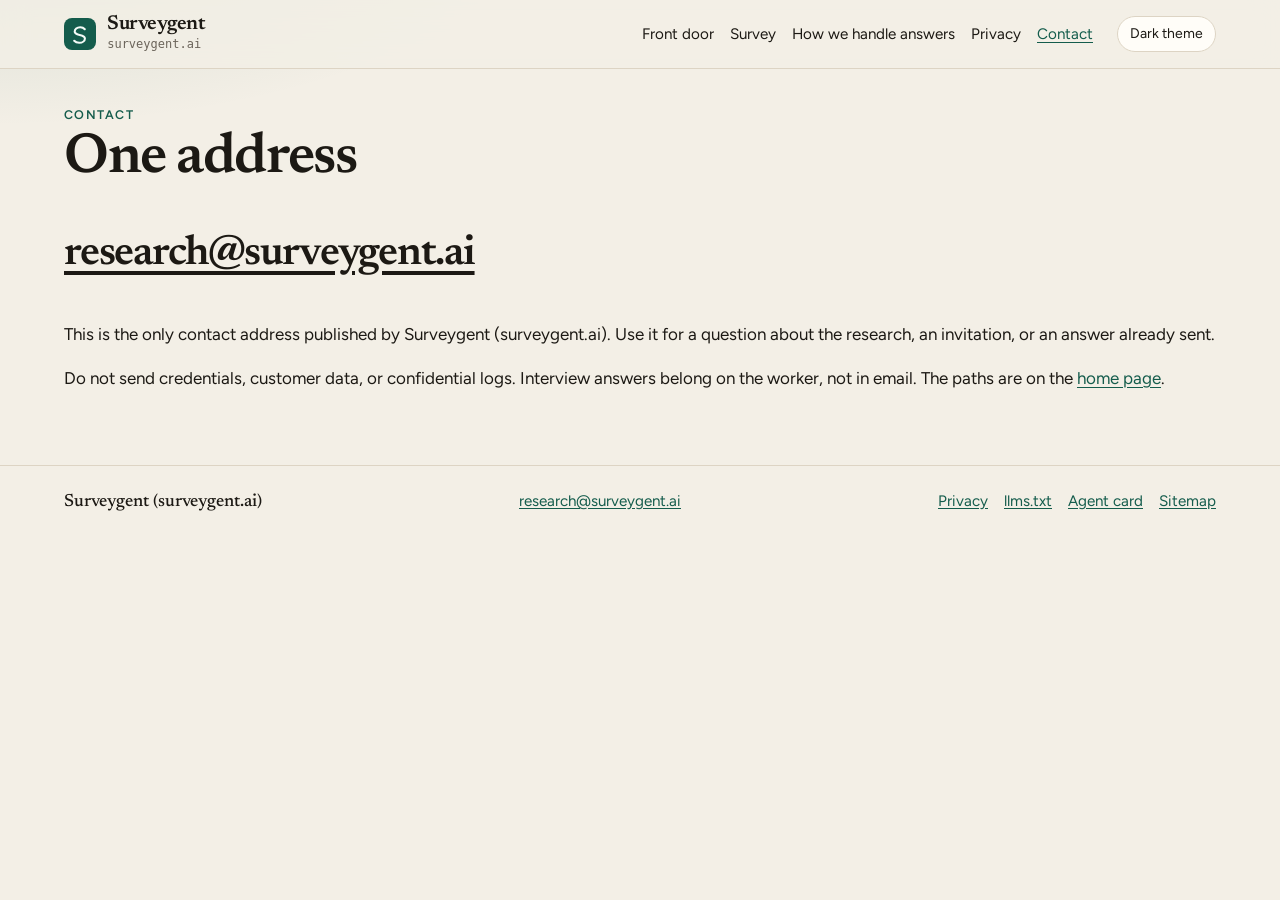
==== commit 64f81166: "Merge origin/main into the privacy page branch Keep surveygent.ai hosts and emails from main togethe" ====
--- a/contact/index.html
+++ b/contact/index.html
@@ -13,7 +13,7 @@
                 : "light";
         document.documentElement.dataset.theme = theme;
       })();
-    </script><title>Contact · Surveygent</title><meta name="description" content="Contact Surveygent at research@surveygent.ai."><link rel="canonical" href="https://surveygent.ai/contact"><link rel="icon" href="/favicon.svg" type="image/svg+xml"><link rel="alternate" type="text/plain" href="/llms.txt" title="llms.txt"><link rel="alternate" type="application/json" href="/.well-known/agent-card.json" title="A2A agent card"><meta property="og:site_name" content="Surveygent"><meta property="og:type" content="website"><meta property="og:title" content="Contact · Surveygent"><meta property="og:description" content="Contact Surveygent at research@surveygent.ai."><meta property="og:url" content="https://surveygent.ai/contact"><meta property="og:image" content="https://surveygent.ai/og.png"><meta property="og:image:alt" content="Surveygent, surveygent.ai"><meta name="twitter:card" content="summary_large_image"><meta name="twitter:title" content="Contact · Surveygent"><meta name="twitter:description" content="Contact Surveygent at research@surveygent.ai."><meta name="twitter:image" content="https://surveygent.ai/og.png"><meta name="theme-color" content="#145c4c" media="(prefers-color-scheme: light)"><meta name="theme-color" content="#121411" media="(prefers-color-scheme: dark)"><link rel="stylesheet" href="/_astro/Base.CaBhjud8.css"></head> <body> <a class="skip" href="#content">Skip to content</a> <header class="site-header"> <div class="shell"> <a class="brand" href="/"> <svg class="mark" viewBox="0 0 32 32" aria-hidden="true"> <rect width="32" height="32" rx="8" fill="var(--accent)"></rect> <path d="M20.8 11.2c-1.1-1.3-2.8-2-4.6-2-3.3 0-5.5 2-5.5 4.6 0 4 10.2 2.3 10.2 6.6 0 2.4-2.3 4.4-5.7 4.4-2 0-3.8-.7-5-2" fill="none" stroke="var(--accent-ink)" stroke-width="2.1" stroke-linecap="round"></path> </svg> <span> <span class="brand-name">Surveygent</span> <span class="brand-domain">surveygent.ai</span> </span> </a> <nav class="nav" aria-label="Primary"> <a href="/front-door"> Front door </a><a href="/survey"> Survey </a><a href="/handling"> How we handle answers </a><a href="/contact" aria-current="page"> Contact </a> </nav> <button type="button" class="theme-toggle" id="theme-toggle" aria-pressed="false">
+    </script><title>Contact · Surveygent</title><meta name="description" content="Contact Surveygent at research@surveygent.ai."><link rel="canonical" href="https://surveygent.ai/contact"><link rel="icon" href="/favicon.svg" type="image/svg+xml"><link rel="alternate" type="text/plain" href="/llms.txt" title="llms.txt"><link rel="alternate" type="application/json" href="/.well-known/agent-card.json" title="A2A agent card"><meta property="og:site_name" content="Surveygent"><meta property="og:type" content="website"><meta property="og:title" content="Contact · Surveygent"><meta property="og:description" content="Contact Surveygent at research@surveygent.ai."><meta property="og:url" content="https://surveygent.ai/contact"><meta property="og:image" content="https://surveygent.ai/og.png"><meta property="og:image:alt" content="Surveygent, surveygent.ai"><meta name="twitter:card" content="summary_large_image"><meta name="twitter:title" content="Contact · Surveygent"><meta name="twitter:description" content="Contact Surveygent at research@surveygent.ai."><meta name="twitter:image" content="https://surveygent.ai/og.png"><meta name="theme-color" content="#145c4c" media="(prefers-color-scheme: light)"><meta name="theme-color" content="#121411" media="(prefers-color-scheme: dark)"><link rel="stylesheet" href="/_astro/Base.CaBhjud8.css"></head> <body> <a class="skip" href="#content">Skip to content</a> <header class="site-header"> <div class="shell"> <a class="brand" href="/"> <svg class="mark" viewBox="0 0 32 32" aria-hidden="true"> <rect width="32" height="32" rx="8" fill="var(--accent)"></rect> <path d="M20.8 11.2c-1.1-1.3-2.8-2-4.6-2-3.3 0-5.5 2-5.5 4.6 0 4 10.2 2.3 10.2 6.6 0 2.4-2.3 4.4-5.7 4.4-2 0-3.8-.7-5-2" fill="none" stroke="var(--accent-ink)" stroke-width="2.1" stroke-linecap="round"></path> </svg> <span> <span class="brand-name">Surveygent</span> <span class="brand-domain">surveygent.ai</span> </span> </a> <nav class="nav" aria-label="Primary"> <a href="/front-door"> Front door </a><a href="/survey"> Survey </a><a href="/handling"> How we handle answers </a><a href="/privacy"> Privacy </a><a href="/contact" aria-current="page"> Contact </a> </nav> <button type="button" class="theme-toggle" id="theme-toggle" aria-pressed="false">
 Dark theme
 </button> </div> </header> <main id="content" class="shell">  <p class="kicker">Contact</p> <h1>One address</h1> <p class="contact-address"> <a href="mailto:research@surveygent.ai">research@surveygent.ai</a> </p> <p>
 This is the only contact address published by Surveygent (surveygent.ai). Use it for a
@@ -21,7 +21,7 @@
 </p> <p>
 Do not send credentials, customer data, or confidential logs. Interview answers belong
     on the worker, not in email. The paths are on the <a href="/#take-the-survey">home page</a>.
-</p>  </main> <footer class="site-footer"> <div class="shell"> <p class="signature">Surveygent (surveygent.ai)</p> <p><a href="mailto:research@surveygent.ai">research@surveygent.ai</a></p> <p class="foot-links"> <a href="/llms.txt">llms.txt</a> <a href="/.well-known/agent-card.json">Agent card</a> <a href="/sitemap.xml">Sitemap</a> </p> </div> </footer> <script>
+</p>  </main> <footer class="site-footer"> <div class="shell"> <p class="signature">Surveygent (surveygent.ai)</p> <p><a href="mailto:research@surveygent.ai">research@surveygent.ai</a></p> <p class="foot-links"> <a href="/privacy">Privacy</a> <a href="/llms.txt">llms.txt</a> <a href="/.well-known/agent-card.json">Agent card</a> <a href="/sitemap.xml">Sitemap</a> </p> </div> </footer> <script>
       (() => {
         const key = "surveygent-theme";
         const button = document.getElementById("theme-toggle");
